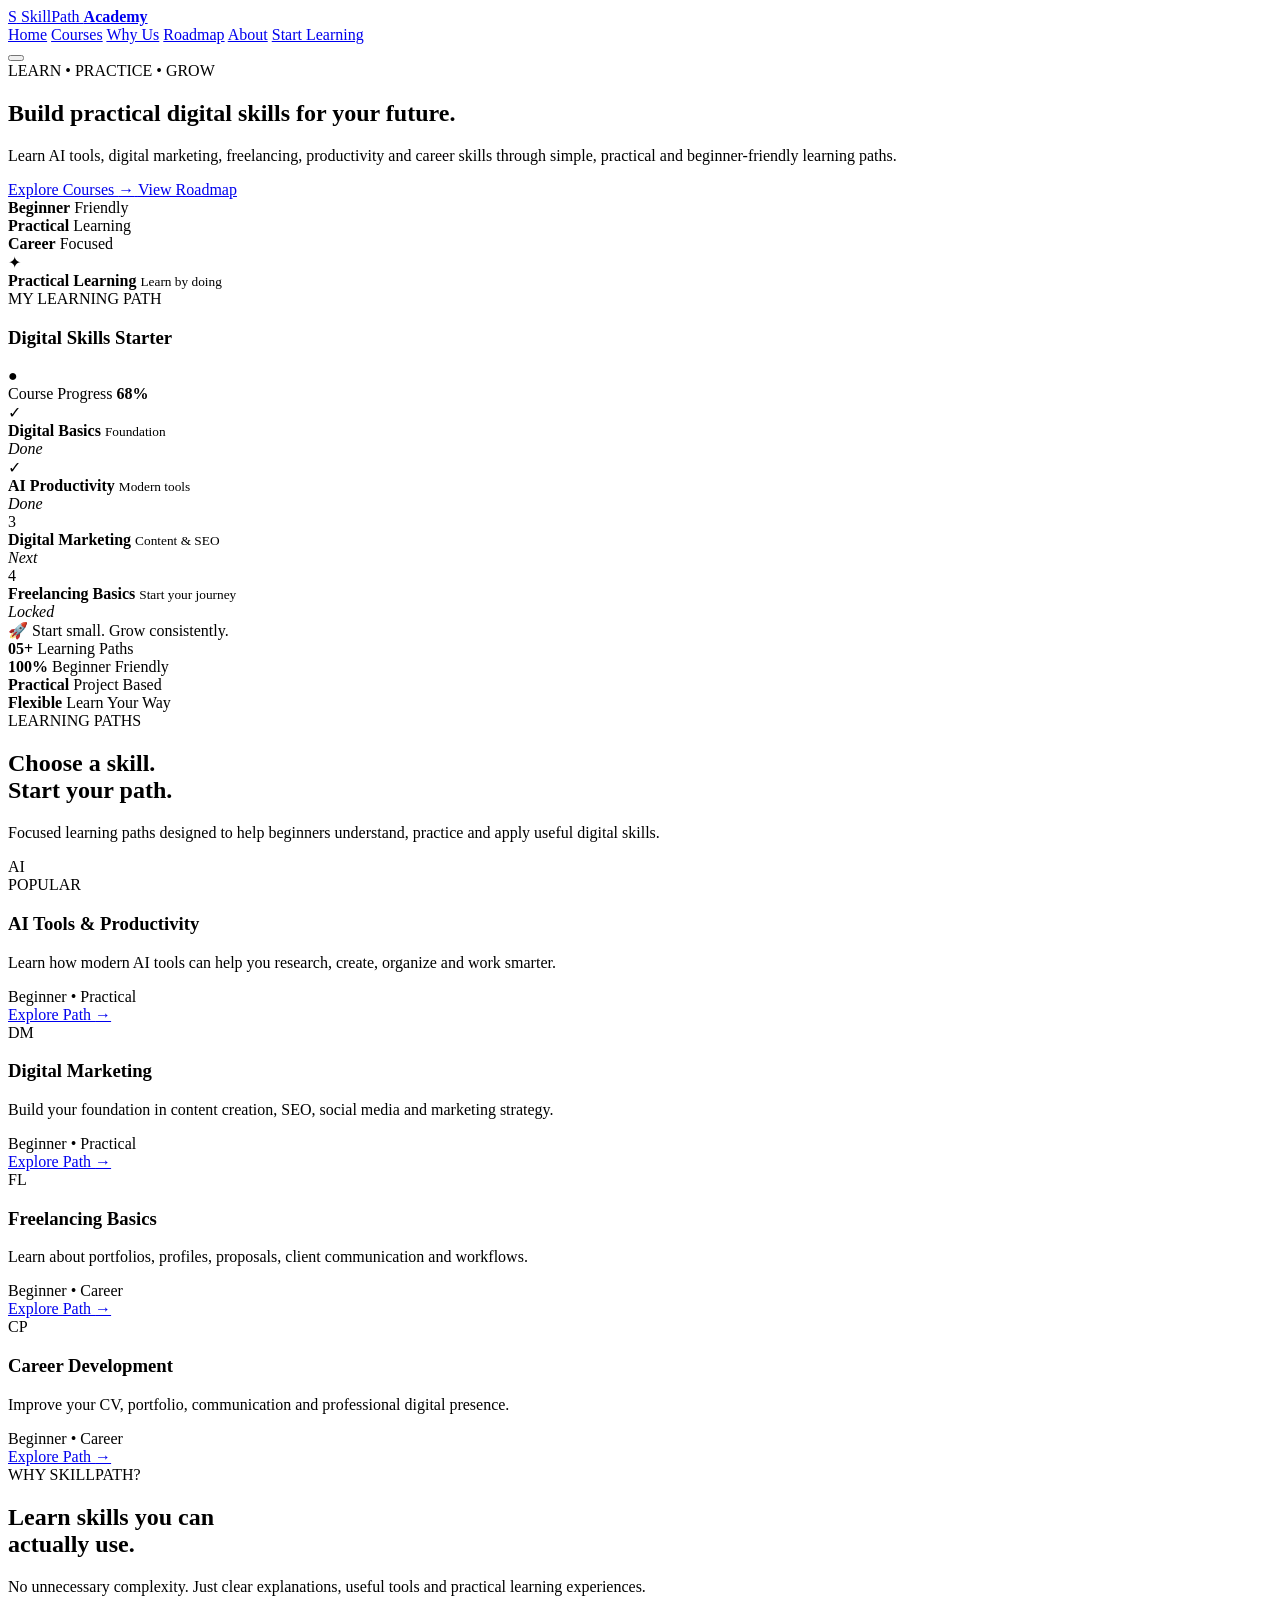
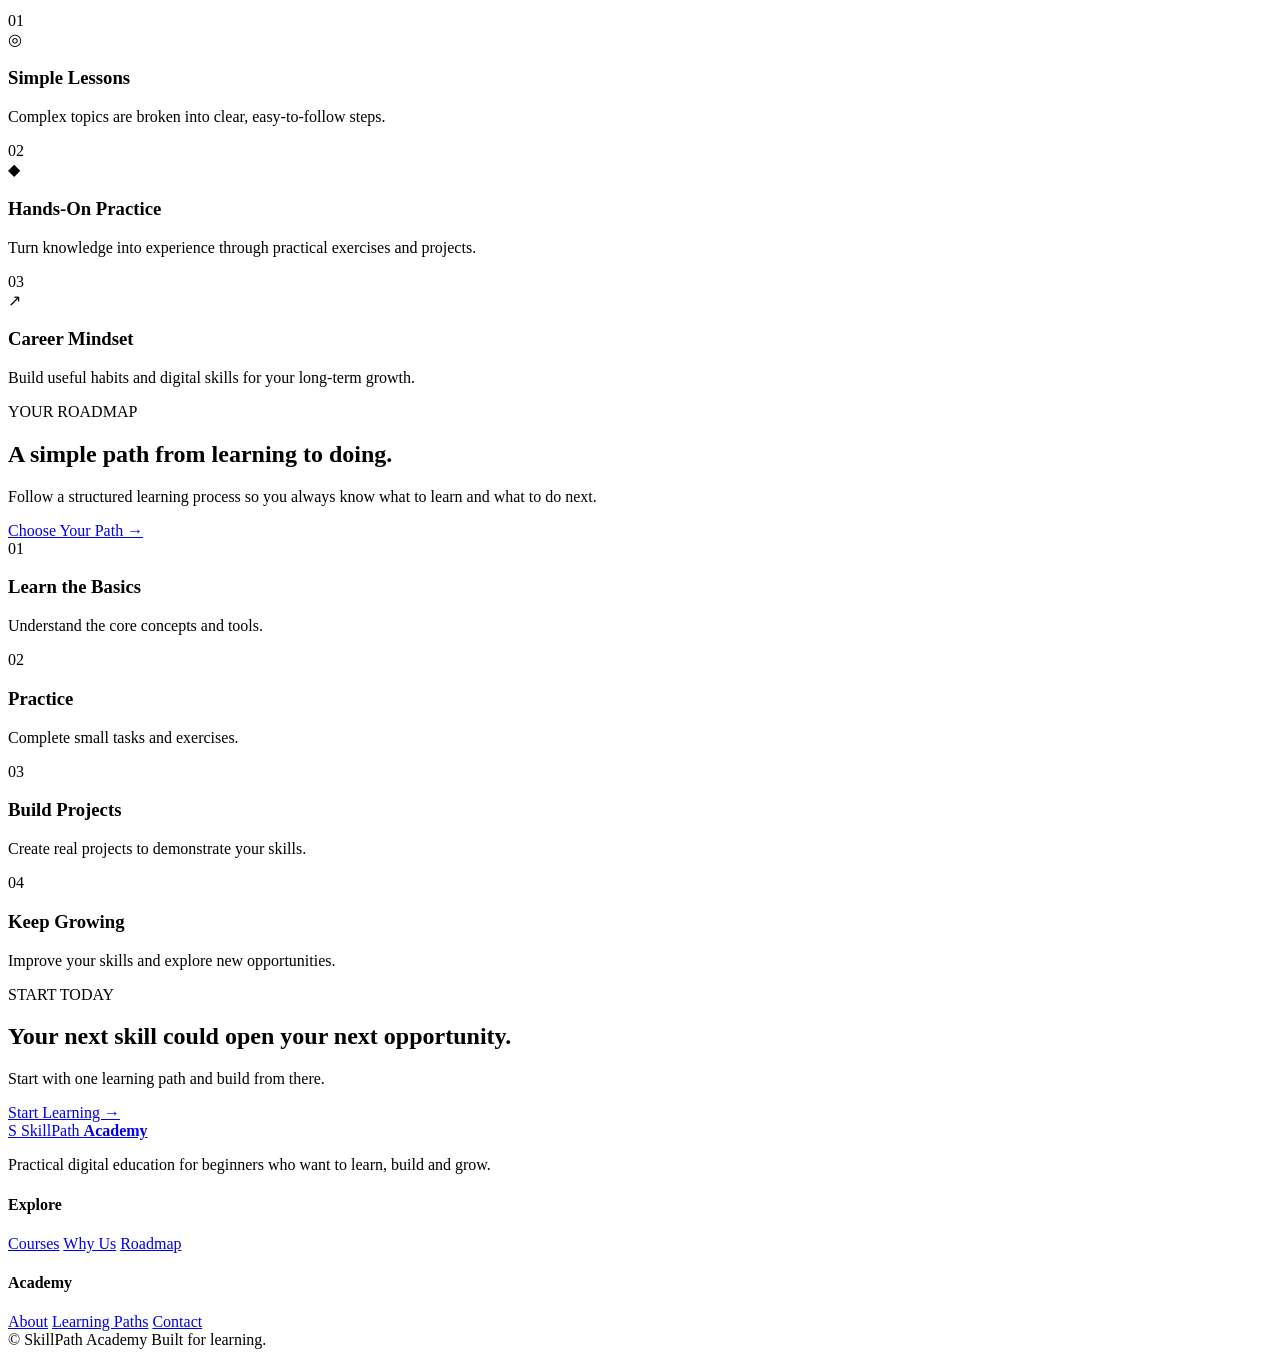
==== index.html @ a9058068 "Create index.html for SkillPath Academy website Added a complete HTML structure for the SkillPath Ac" ====
<!DOCTYPE html>
<html lang="en">
<head>
  <meta charset="UTF-8">
  <meta name="viewport" content="width=device-width, initial-scale=1.0">

  <meta
    name="description"
    content="SkillPath Academy helps beginners build practical digital skills in AI, marketing, freelancing and career development."
  >

  <meta name="theme-color" content="#635bff">

  <title>SkillPath Academy | Build Skills. Build Your Future.</title>

  <link rel="preconnect" href="https://fonts.googleapis.com">
  <link rel="preconnect" href="https://fonts.gstatic.com" crossorigin>

  <link
    href="https://fonts.googleapis.com/css2?family=Inter:wght@400;500;600;700;800&display=swap"
    rel="stylesheet"
  >

  <link rel="stylesheet" href="style.css">
</head>

<body>

  <!-- ================= HEADER ================= -->

  <header class="header" id="header">
    <div class="container nav-container">

      <a href="#" class="logo">
        <span class="logo-icon">S</span>
        <span class="logo-text">
          SkillPath <strong>Academy</strong>
        </span>
      </a>

      <nav class="navbar" id="navbar">

        <a href="#home" class="nav-link active">Home</a>
        <a href="#courses" class="nav-link">Courses</a>
        <a href="#why-us" class="nav-link">Why Us</a>
        <a href="#roadmap" class="nav-link">Roadmap</a>
        <a href="#about" class="nav-link">About</a>

        <a href="#courses" class="nav-button">
          Start Learning
        </a>

      </nav>

      <button
        class="menu-button"
        id="menuButton"
        aria-label="Open navigation menu"
        aria-expanded="false"
      >
        <span></span>
        <span></span>
        <span></span>
      </button>

    </div>
  </header>


  <!-- ================= MAIN ================= -->

  <main>

    <!-- ================= HERO ================= -->

    <section class="hero" id="home">

      <div class="container hero-grid">

        <div class="hero-content">

          <div class="hero-label">
            <span></span>
            LEARN • PRACTICE • GROW
          </div>

          <h1>
            Build practical
            <span>digital skills</span>
            for your future.
          </h1>

          <p class="hero-description">
            Learn AI tools, digital marketing, freelancing,
            productivity and career skills through simple,
            practical and beginner-friendly learning paths.
          </p>

          <div class="hero-buttons">

            <a href="#courses" class="btn btn-primary">
              Explore Courses
              <span>→</span>
            </a>

            <a href="#roadmap" class="btn btn-outline">
              View Roadmap
            </a>

          </div>

          <div class="hero-features">

            <div class="mini-feature">
              <strong>Beginner</strong>
              <span>Friendly</span>
            </div>

            <div class="mini-feature">
              <strong>Practical</strong>
              <span>Learning</span>
            </div>

            <div class="mini-feature">
              <strong>Career</strong>
              <span>Focused</span>
            </div>

          </div>

        </div>


        <!-- HERO DASHBOARD -->

        <div class="hero-visual">

          <div class="glow glow-one"></div>
          <div class="glow glow-two"></div>

          <div class="floating-card floating-top">
            <span class="floating-icon">✦</span>
            <div>
              <strong>Practical Learning</strong>
              <small>Learn by doing</small>
            </div>
          </div>

          <div class="learning-dashboard">

            <div class="dashboard-header">

              <div>
                <span class="dashboard-label">
                  MY LEARNING PATH
                </span>

                <h3>
                  Digital Skills Starter
                </h3>
              </div>

              <span class="dashboard-status">
                ●
              </span>

            </div>

            <div class="progress-info">
              <span>Course Progress</span>
              <strong>68%</strong>
            </div>

            <div class="progress-bar">
              <span></span>
            </div>

            <div class="lesson-list">

              <div class="lesson completed">
                <span class="lesson-number">✓</span>

                <div>
                  <strong>Digital Basics</strong>
                  <small>Foundation</small>
                </div>

                <em>Done</em>
              </div>


              <div class="lesson completed">
                <span class="lesson-number">✓</span>

                <div>
                  <strong>AI Productivity</strong>
                  <small>Modern tools</small>
                </div>

                <em>Done</em>
              </div>


              <div class="lesson current">
                <span class="lesson-number">3</span>

                <div>
                  <strong>Digital Marketing</strong>
                  <small>Content & SEO</small>
                </div>

                <em>Next</em>
              </div>


              <div class="lesson">
                <span class="lesson-number">4</span>

                <div>
                  <strong>Freelancing Basics</strong>
                  <small>Start your journey</small>
                </div>

                <em>Locked</em>
              </div>

            </div>

          </div>

          <div class="floating-card floating-bottom">
            🚀 Start small. Grow consistently.
          </div>

        </div>

      </div>

    </section>


    <!-- ================= STATS ================= -->

    <section class="stats">

      <div class="container stats-grid">

        <div class="stat">
          <strong>05+</strong>
          <span>Learning Paths</span>
        </div>

        <div class="stat">
          <strong>100%</strong>
          <span>Beginner Friendly</span>
        </div>

        <div class="stat">
          <strong>Practical</strong>
          <span>Project Based</span>
        </div>

        <div class="stat">
          <strong>Flexible</strong>
          <span>Learn Your Way</span>
        </div>

      </div>

    </section>


    <!-- ================= COURSES ================= -->

    <section class="section courses" id="courses">

      <div class="container">

        <div class="section-heading">

          <div>
            <span class="section-label">
              LEARNING PATHS
            </span>

            <h2>
              Choose a skill.<br>
              Start your path.
            </h2>
          </div>

          <p>
            Focused learning paths designed to help
            beginners understand, practice and apply
            useful digital skills.
          </p>

        </div>


        <div class="course-grid">

          <article class="course-card featured-card">

            <div class="course-top">
              <div class="course-icon ai-icon">AI</div>
              <span class="popular">POPULAR</span>
            </div>

            <h3>AI Tools & Productivity</h3>

            <p>
              Learn how modern AI tools can help you
              research, create, organize and work smarter.
            </p>

            <div class="course-meta">
              <span>Beginner</span>
              <span>•</span>
              <span>Practical</span>
            </div>

            <a href="#" class="course-link">
              Explore Path <span>→</span>
            </a>

          </article>


          <article class="course-card">

            <div class="course-top">
              <div class="course-icon marketing-icon">DM</div>
            </div>

            <h3>Digital Marketing</h3>

            <p>
              Build your foundation in content creation,
              SEO, social media and marketing strategy.
            </p>

            <div class="course-meta">
              <span>Beginner</span>
              <span>•</span>
              <span>Practical</span>
            </div>

            <a href="#" class="course-link">
              Explore Path <span>→</span>
            </a>

          </article>


          <article class="course-card">

            <div class="course-top">
              <div class="course-icon freelance-icon">FL</div>
            </div>

            <h3>Freelancing Basics</h3>

            <p>
              Learn about portfolios, profiles, proposals,
              client communication and workflows.
            </p>

            <div class="course-meta">
              <span>Beginner</span>
              <span>•</span>
              <span>Career</span>
            </div>

            <a href="#" class="course-link">
              Explore Path <span>→</span>
            </a>

          </article>


          <article class="course-card">

            <div class="course-top">
              <div class="course-icon career-icon">CP</div>
            </div>

            <h3>Career Development</h3>

            <p>
              Improve your CV, portfolio, communication
              and professional digital presence.
            </p>

            <div class="course-meta">
              <span>Beginner</span>
              <span>•</span>
              <span>Career</span>
            </div>

            <a href="#" class="course-link">
              Explore Path <span>→</span>
            </a>

          </article>

        </div>

      </div>

    </section>


    <!-- ================= WHY US ================= -->

    <section class="section why-us" id="why-us">

      <div class="container">

        <div class="center-heading">

          <span class="section-label">
            WHY SKILLPATH?
          </span>

          <h2>
            Learn skills you can<br>
            actually use.
          </h2>

          <p>
            No unnecessary complexity. Just clear
            explanations, useful tools and practical
            learning experiences.
          </p>

        </div>


        <div class="feature-grid">

          <div class="feature-card">

            <span class="feature-number">01</span>

            <div class="feature-icon">◎</div>

            <h3>Simple Lessons</h3>

            <p>
              Complex topics are broken into clear,
              easy-to-follow steps.
            </p>

          </div>


          <div class="feature-card">

            <span class="feature-number">02</span>

            <div class="feature-icon">◆</div>

            <h3>Hands-On Practice</h3>

            <p>
              Turn knowledge into experience through
              practical exercises and projects.
            </p>

          </div>


          <div class="feature-card">

            <span class="feature-number">03</span>

            <div class="feature-icon">↗</div>

            <h3>Career Mindset</h3>

            <p>
              Build useful habits and digital skills
              for your long-term growth.
            </p>

          </div>

        </div>

      </div>

    </section>


    <!-- ================= ROADMAP ================= -->

    <section class="section roadmap-section" id="roadmap">

      <div class="container roadmap-grid">

        <div class="roadmap-content">

          <span class="section-label">
            YOUR ROADMAP
          </span>

          <h2>
            A simple path from
            learning to doing.
          </h2>

          <p>
            Follow a structured learning process so
            you always know what to learn and what
            to do next.
          </p>

          <a href="#courses" class="btn btn-primary">
            Choose Your Path →
          </a>

        </div>


        <div class="roadmap-steps">

          <div class="roadmap-step">

            <div class="step-number">01</div>

            <div>
              <h3>Learn the Basics</h3>
              <p>
                Understand the core concepts and tools.
              </p>
            </div>

          </div>


          <div class="roadmap-step">

            <div class="step-number">02</div>

            <div>
              <h3>Practice</h3>
              <p>
                Complete small tasks and exercises.
              </p>
            </div>

          </div>


          <div class="roadmap-step">

            <div class="step-number">03</div>

            <div>
              <h3>Build Projects</h3>
              <p>
                Create real projects to demonstrate your skills.
              </p>
            </div>

          </div>


          <div class="roadmap-step">

            <div class="step-number">04</div>

            <div>
              <h3>Keep Growing</h3>
              <p>
                Improve your skills and explore new opportunities.
              </p>
            </div>

          </div>

        </div>

      </div>

    </section>


    <!-- ================= CTA ================= -->

    <section class="cta-section" id="about">

      <div class="container">

        <div class="cta">

          <div>

            <span class="section-label light-label">
              START TODAY
            </span>

            <h2>
              Your next skill could
              open your next opportunity.
            </h2>

            <p>
              Start with one learning path and
              build from there.
            </p>

          </div>

          <a href="#courses" class="btn btn-light">
            Start Learning →
          </a>

        </div>

      </div>

    </section>

  </main>


  <!-- ================= FOOTER ================= -->

  <footer class="footer">

    <div class="container footer-grid">

      <div class="footer-brand">

        <a href="#" class="logo footer-logo">
          <span class="logo-icon">S</span>
          <span class="logo-text">
            SkillPath <strong>Academy</strong>
          </span>
        </a>

        <p>
          Practical digital education for beginners
          who want to learn, build and grow.
        </p>

      </div>


      <div class="footer-column">

        <h4>Explore</h4>

        <a href="#courses">Courses</a>
        <a href="#why-us">Why Us</a>
        <a href="#roadmap">Roadmap</a>

      </div>


      <div class="footer-column">

        <h4>Academy</h4>

        <a href="#about">About</a>
        <a href="#courses">Learning Paths</a>
        <a href="#">Contact</a>

      </div>

    </div>


    <div class="container footer-bottom">

      <span>
        © <span id="currentYear"></span> SkillPath Academy
      </span>

      <span>
        Built for learning.
      </span>

    </div>

  </footer>


  <script src="script.js"></script>

</body>
</html>
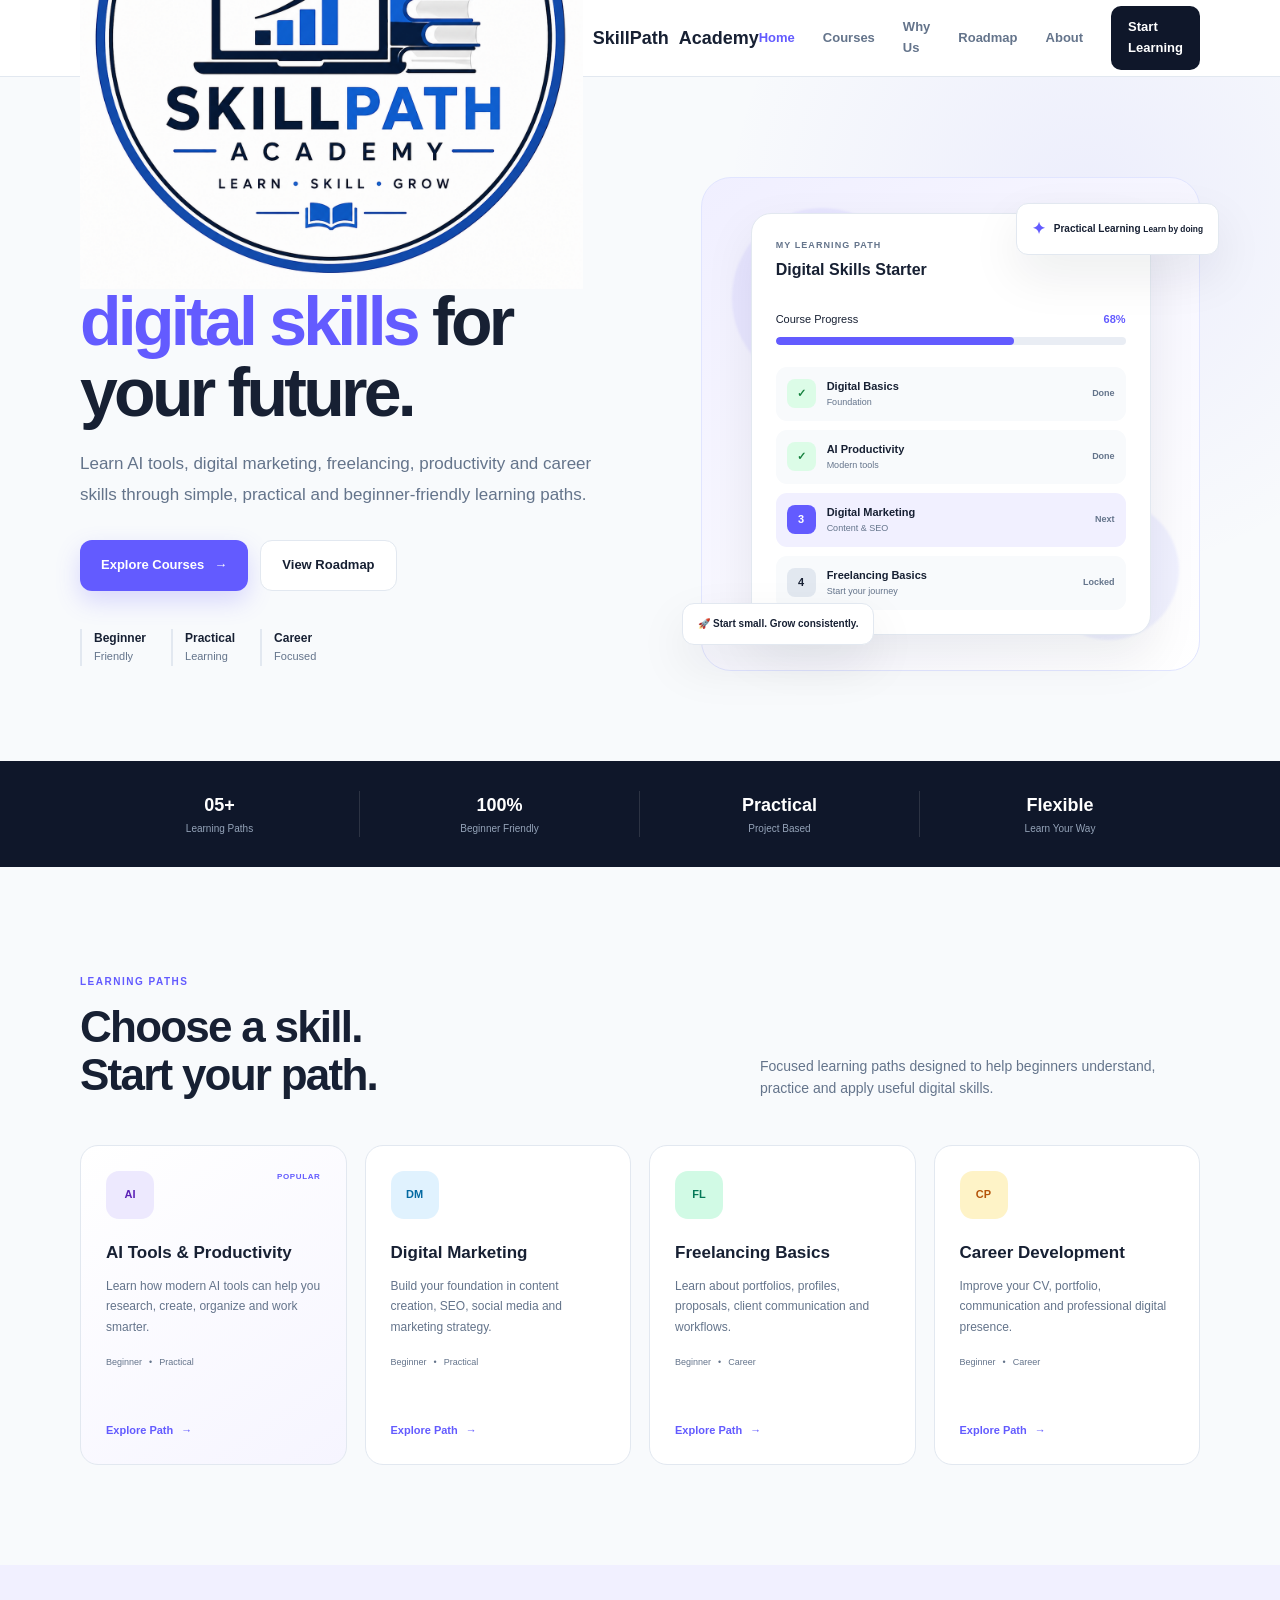
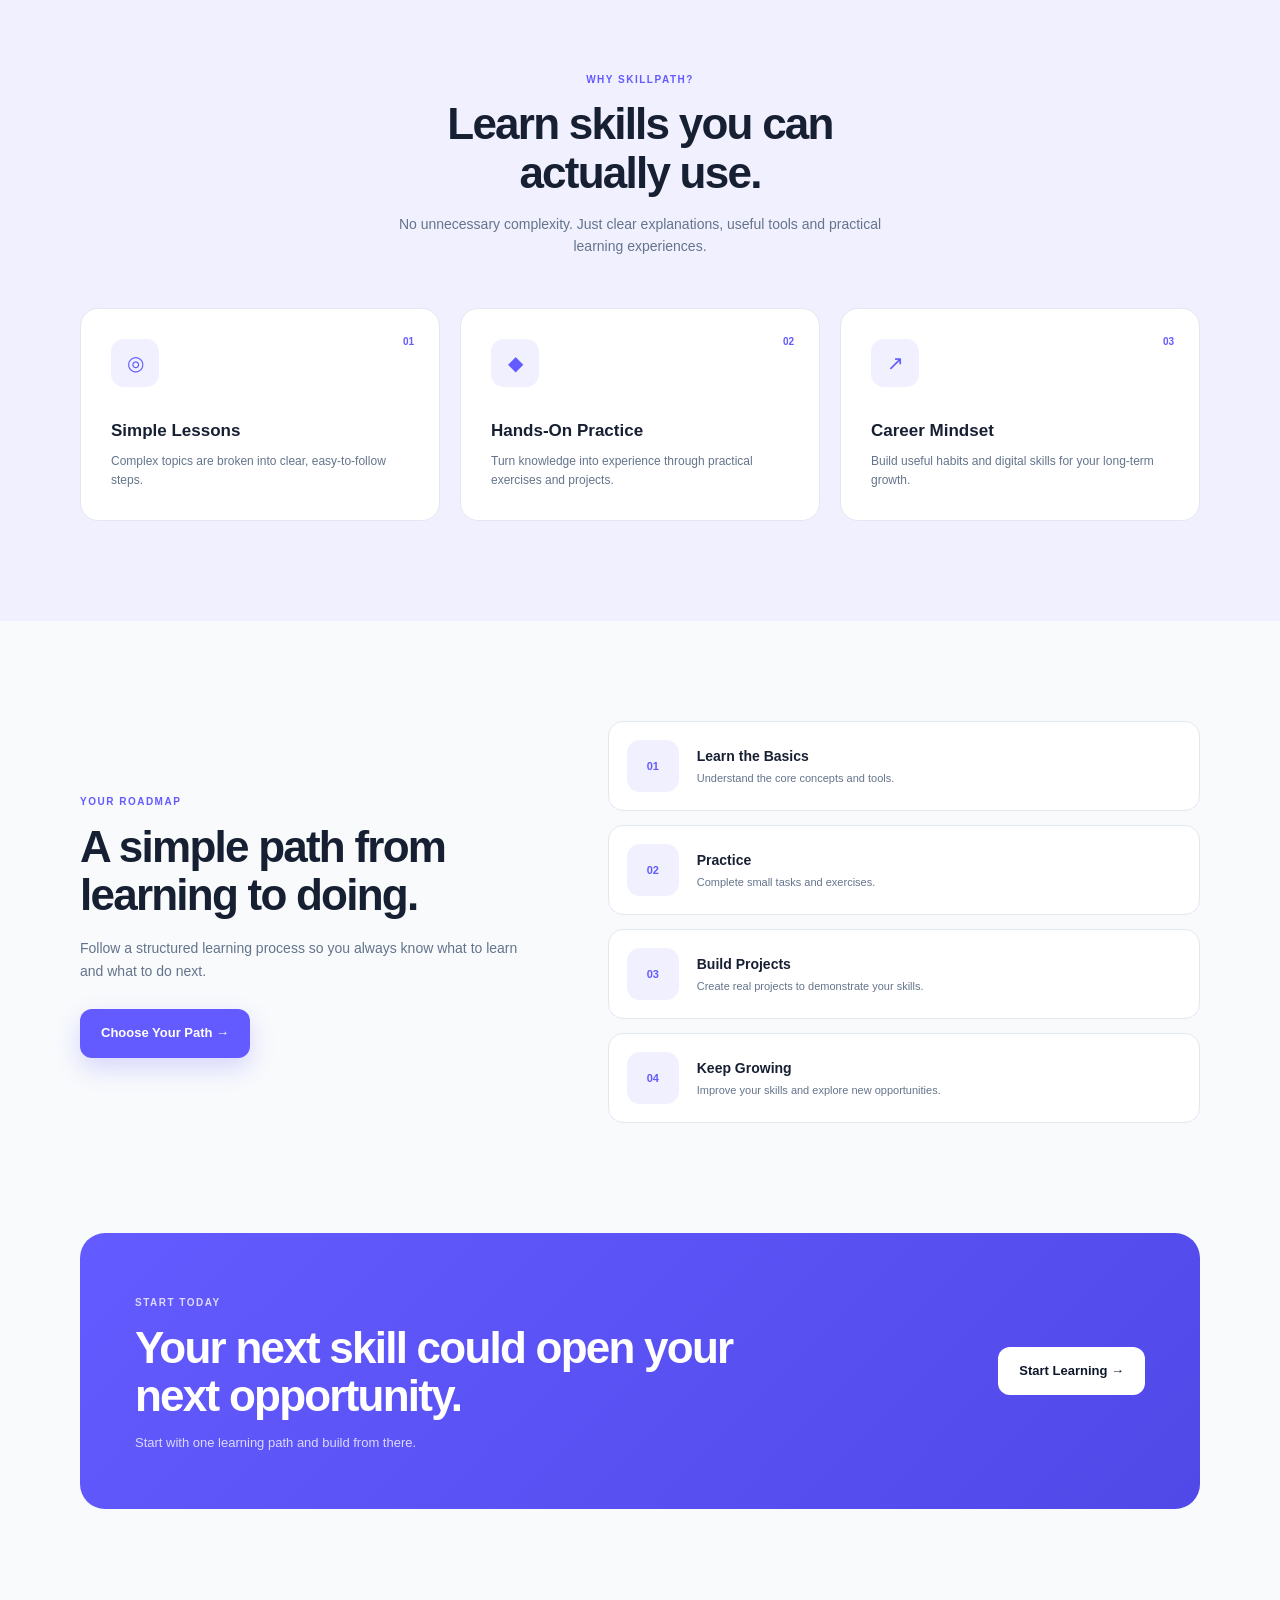
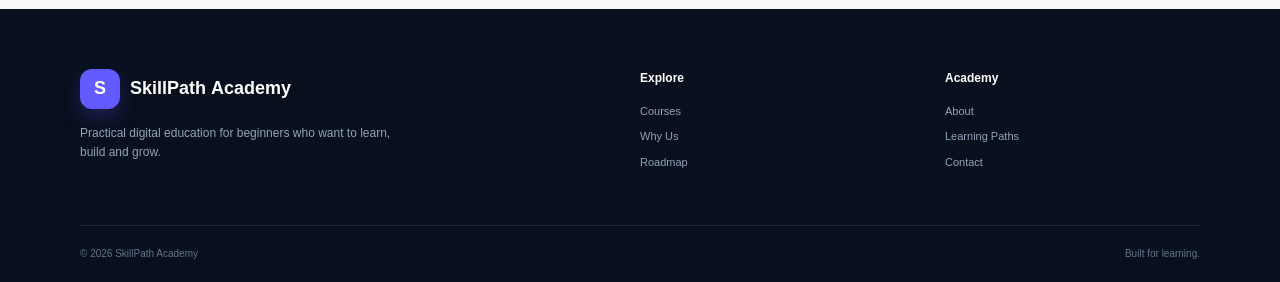
==== commit b5cf3ca7: "Update logo to use an image instead of text Replaced logo text with an image for branding." ====
--- a/index.html
+++ b/index.html
@@ -32,8 +32,9 @@
     <div class="container nav-container">
 
       <a href="#" class="logo">
-        <span class="logo-icon">S</span>
-        <span class="logo-text">
+        <div class="logo-mark">
+    <img src="logo.png" alt="SkillPath Academy Logo">
+</div>
           SkillPath <strong>Academy</strong>
         </span>
       </a>
--- a/style.css
+++ b/style.css
@@ -0,0 +1,1476 @@
+/* =====================================================
+   SKILLPATH ACADEMY
+   Professional Responsive Styles
+===================================================== */
+
+:root {
+  --primary: #635bff;
+  --primary-dark: #5148e8;
+
+  --dark: #0f172a;
+  --dark-soft: #1e293b;
+
+  --text: #172033;
+  --muted: #64748b;
+
+  --background: #f8fafc;
+  --white: #ffffff;
+
+  --border: #e2e8f0;
+  --soft-purple: #f1f0ff;
+
+  --radius: 18px;
+
+  --shadow:
+    0 20px 50px rgba(15, 23, 42, 0.08);
+
+  --transition: 0.25s ease;
+}
+
+
+/* =====================================================
+   RESET
+===================================================== */
+
+* {
+  margin: 0;
+  padding: 0;
+  box-sizing: border-box;
+}
+
+html {
+  scroll-behavior: smooth;
+}
+
+body {
+  font-family: "Inter", sans-serif;
+  background: var(--background);
+  color: var(--text);
+  line-height: 1.6;
+  overflow-x: hidden;
+}
+
+a {
+  text-decoration: none;
+  color: inherit;
+}
+
+button {
+  font-family: inherit;
+}
+
+img {
+  max-width: 100%;
+  display: block;
+}
+
+
+/* =====================================================
+   CONTAINER
+===================================================== */
+
+.container {
+  width: min(1120px, calc(100% - 40px));
+  margin-inline: auto;
+}
+
+
+/* =====================================================
+   HEADER
+===================================================== */
+
+.header {
+  position: sticky;
+  top: 0;
+  z-index: 1000;
+
+  background: rgba(255, 255, 255, 0.92);
+  border-bottom: 1px solid var(--border);
+
+  backdrop-filter: blur(15px);
+}
+
+.nav-container {
+  height: 76px;
+
+  display: flex;
+  align-items: center;
+  justify-content: space-between;
+}
+
+
+/* LOGO */
+
+.logo {
+  display: inline-flex;
+  align-items: center;
+  gap: 10px;
+
+  font-size: 18px;
+  font-weight: 700;
+}
+
+.logo-icon {
+  width: 40px;
+  height: 40px;
+
+  display: grid;
+  place-items: center;
+
+  border-radius: 12px;
+
+  color: white;
+  background: var(--primary);
+
+  font-size: 18px;
+  font-weight: 800;
+
+  box-shadow: 0 8px 20px rgba(99, 91, 255, 0.25);
+}
+
+.logo-text strong {
+  font-weight: 800;
+}
+
+
+/* NAVIGATION */
+
+.navbar {
+  display: flex;
+  align-items: center;
+  gap: 28px;
+}
+
+.nav-link {
+  color: var(--muted);
+
+  font-size: 13px;
+  font-weight: 600;
+
+  transition: var(--transition);
+}
+
+.nav-link:hover,
+.nav-link.active {
+  color: var(--primary);
+}
+
+.nav-button {
+  padding: 11px 17px;
+
+  color: white;
+  background: var(--dark);
+
+  border-radius: 10px;
+
+  font-size: 13px;
+  font-weight: 700;
+
+  transition: var(--transition);
+}
+
+.nav-button:hover {
+  background: var(--primary);
+  transform: translateY(-2px);
+}
+
+
+/* MOBILE MENU */
+
+.menu-button {
+  display: none;
+
+  width: 44px;
+  height: 44px;
+
+  border: 1px solid var(--border);
+  border-radius: 10px;
+
+  background: white;
+
+  cursor: pointer;
+}
+
+.menu-button span {
+  display: block;
+
+  width: 22px;
+  height: 2px;
+
+  margin: 5px auto;
+
+  background: var(--dark);
+
+  transition: var(--transition);
+}
+
+
+/* =====================================================
+   HERO
+===================================================== */
+
+.hero {
+  padding: 100px 0 90px;
+
+  background:
+    radial-gradient(
+      circle at 85% 20%,
+      rgba(99, 91, 255, 0.08),
+      transparent 30%
+    );
+}
+
+.hero-grid {
+  display: grid;
+
+  grid-template-columns: 1.05fr 0.95fr;
+
+  gap: 70px;
+
+  align-items: center;
+}
+
+
+/* HERO TEXT */
+
+.hero-label {
+  display: flex;
+  align-items: center;
+  gap: 9px;
+
+  color: var(--primary);
+
+  font-size: 11px;
+  font-weight: 800;
+
+  letter-spacing: 0.15em;
+}
+
+.hero-label span {
+  width: 7px;
+  height: 7px;
+
+  border-radius: 50%;
+
+  background: var(--primary);
+}
+
+.hero h1 {
+  max-width: 700px;
+
+  margin: 16px 0 22px;
+
+  font-size: clamp(42px, 6vw, 68px);
+
+  line-height: 1.04;
+
+  letter-spacing: -0.055em;
+}
+
+.hero h1 span {
+  color: var(--primary);
+}
+
+.hero-description {
+  max-width: 610px;
+
+  color: var(--muted);
+
+  font-size: 17px;
+  line-height: 1.8;
+}
+
+
+/* HERO BUTTONS */
+
+.hero-buttons {
+  display: flex;
+  gap: 12px;
+
+  margin-top: 30px;
+}
+
+.btn {
+  display: inline-flex;
+
+  align-items: center;
+  justify-content: center;
+
+  gap: 10px;
+
+  padding: 14px 21px;
+
+  border-radius: 12px;
+
+  font-size: 13px;
+  font-weight: 700;
+
+  transition: var(--transition);
+}
+
+.btn-primary {
+  color: white;
+  background: var(--primary);
+
+  box-shadow:
+    0 10px 25px rgba(99, 91, 255, 0.22);
+}
+
+.btn-primary:hover {
+  background: var(--primary-dark);
+  transform: translateY(-2px);
+}
+
+.btn-outline {
+  color: var(--text);
+  background: white;
+
+  border: 1px solid var(--border);
+}
+
+.btn-outline:hover {
+  border-color: var(--primary);
+  color: var(--primary);
+}
+
+
+/* HERO FEATURES */
+
+.hero-features {
+  display: flex;
+
+  gap: 25px;
+
+  margin-top: 38px;
+}
+
+.mini-feature {
+  padding-left: 12px;
+
+  border-left: 2px solid var(--border);
+}
+
+.mini-feature strong,
+.mini-feature span {
+  display: block;
+}
+
+.mini-feature strong {
+  font-size: 12px;
+}
+
+.mini-feature span {
+  color: var(--muted);
+
+  font-size: 11px;
+}
+
+
+/* =====================================================
+   HERO VISUAL
+===================================================== */
+
+.hero-visual {
+  position: relative;
+
+  min-height: 460px;
+
+  display: grid;
+  place-items: center;
+
+  padding: 35px;
+
+  border: 1px solid #e1e5ff;
+
+  border-radius: 30px;
+
+  background:
+    linear-gradient(
+      145deg,
+      #f0efff,
+      #ffffff
+    );
+}
+
+.glow {
+  position: absolute;
+
+  border-radius: 50%;
+
+  filter: blur(1px);
+}
+
+.glow-one {
+  width: 180px;
+  height: 180px;
+
+  top: 30px;
+  left: 30px;
+
+  background: rgba(99, 91, 255, 0.08);
+}
+
+.glow-two {
+  width: 140px;
+  height: 140px;
+
+  right: 20px;
+  bottom: 30px;
+
+  background: rgba(129, 140, 248, 0.1);
+}
+
+
+/* DASHBOARD */
+
+.learning-dashboard {
+  position: relative;
+  z-index: 2;
+
+  width: min(400px, 100%);
+
+  padding: 24px;
+
+  background: white;
+
+  border: 1px solid var(--border);
+
+  border-radius: 20px;
+
+  box-shadow: var(--shadow);
+}
+
+.dashboard-header {
+  display: flex;
+  justify-content: space-between;
+
+  margin-bottom: 28px;
+}
+
+.dashboard-label {
+  display: block;
+
+  color: var(--muted);
+
+  font-size: 9px;
+  font-weight: 800;
+
+  letter-spacing: 0.12em;
+}
+
+.dashboard-header h3 {
+  margin-top: 5px;
+
+  font-size: 16px;
+}
+
+.dashboard-status {
+  color: #22c55e;
+}
+
+
+/* PROGRESS */
+
+.progress-info {
+  display: flex;
+  justify-content: space-between;
+
+  margin-bottom: 8px;
+
+  font-size: 11px;
+}
+
+.progress-info strong {
+  color: var(--primary);
+}
+
+.progress-bar {
+  width: 100%;
+  height: 8px;
+
+  overflow: hidden;
+
+  border-radius: 20px;
+
+  background: #e9edf4;
+}
+
+.progress-bar span {
+  display: block;
+
+  width: 68%;
+  height: 100%;
+
+  border-radius: inherit;
+
+  background: var(--primary);
+}
+
+
+/* LESSONS */
+
+.lesson-list {
+  display: grid;
+
+  gap: 9px;
+
+  margin-top: 22px;
+}
+
+.lesson {
+  display: grid;
+
+  grid-template-columns: 30px 1fr auto;
+
+  align-items: center;
+
+  gap: 10px;
+
+  padding: 11px;
+
+  border-radius: 11px;
+
+  background: #f8fafc;
+}
+
+.lesson-number {
+  width: 29px;
+  height: 29px;
+
+  display: grid;
+  place-items: center;
+
+  border-radius: 8px;
+
+  background: #e2e8f0;
+
+  font-size: 11px;
+  font-weight: 800;
+}
+
+.lesson.completed .lesson-number {
+  color: #15803d;
+  background: #dcfce7;
+}
+
+.lesson.current {
+  background: var(--soft-purple);
+}
+
+.lesson.current .lesson-number {
+  color: white;
+  background: var(--primary);
+}
+
+.lesson strong,
+.lesson small {
+  display: block;
+}
+
+.lesson strong {
+  font-size: 11px;
+}
+
+.lesson small {
+  color: var(--muted);
+
+  font-size: 9px;
+}
+
+.lesson em {
+  color: var(--muted);
+
+  font-size: 9px;
+  font-style: normal;
+  font-weight: 700;
+}
+
+
+/* FLOATING CARDS */
+
+.floating-card {
+  position: absolute;
+  z-index: 5;
+
+  display: flex;
+  align-items: center;
+  gap: 9px;
+
+  padding: 12px 15px;
+
+  border: 1px solid var(--border);
+
+  border-radius: 12px;
+
+  background: white;
+
+  box-shadow: var(--shadow);
+
+  font-size: 10px;
+  font-weight: 700;
+}
+
+.floating-top {
+  top: 25px;
+  right: -20px;
+}
+
+.floating-bottom {
+  bottom: 25px;
+  left: -20px;
+}
+
+.floating-icon {
+  color: var(--primary);
+
+  font-size: 16px;
+}
+
+
+/* =====================================================
+   STATS
+===================================================== */
+
+.stats {
+  padding: 30px 0;
+
+  color: white;
+
+  background: var(--dark);
+}
+
+.stats-grid {
+  display: grid;
+
+  grid-template-columns: repeat(4, 1fr);
+
+  text-align: center;
+}
+
+.stat {
+  border-right: 1px solid rgba(255, 255, 255, 0.12);
+}
+
+.stat:last-child {
+  border-right: 0;
+}
+
+.stat strong,
+.stat span {
+  display: block;
+}
+
+.stat strong {
+  font-size: 18px;
+}
+
+.stat span {
+  color: #94a3b8;
+
+  font-size: 10px;
+
+  margin-top: 2px;
+}
+
+
+/* =====================================================
+   SECTIONS
+===================================================== */
+
+.section {
+  padding: 100px 0;
+}
+
+.section-label {
+  color: var(--primary);
+
+  font-size: 10px;
+  font-weight: 800;
+
+  letter-spacing: 0.15em;
+}
+
+.section-heading {
+  display: flex;
+
+  justify-content: space-between;
+  align-items: end;
+
+  gap: 50px;
+
+  margin-bottom: 45px;
+}
+
+.section-heading h2,
+.center-heading h2,
+.roadmap-content h2,
+.cta h2 {
+  margin-top: 10px;
+
+  font-size: clamp(30px, 4vw, 44px);
+
+  line-height: 1.1;
+
+  letter-spacing: -0.04em;
+}
+
+.section-heading > p {
+  max-width: 440px;
+
+  color: var(--muted);
+
+  font-size: 14px;
+}
+
+
+/* =====================================================
+   COURSE CARDS
+===================================================== */
+
+.course-grid {
+  display: grid;
+
+  grid-template-columns: repeat(4, 1fr);
+
+  gap: 18px;
+}
+
+.course-card {
+  position: relative;
+
+  min-height: 320px;
+
+  padding: 25px;
+
+  background: white;
+
+  border: 1px solid var(--border);
+
+  border-radius: var(--radius);
+
+  transition: var(--transition);
+}
+
+.course-card:hover {
+  transform: translateY(-7px);
+
+  box-shadow: var(--shadow);
+
+  border-color: #c7d2fe;
+}
+
+.featured-card {
+  background:
+    linear-gradient(
+      145deg,
+      #ffffff,
+      #f6f5ff
+    );
+}
+
+
+/* COURSE TOP */
+
+.course-top {
+  display: flex;
+
+  align-items: start;
+  justify-content: space-between;
+
+  margin-bottom: 20px;
+}
+
+.course-icon {
+  width: 48px;
+  height: 48px;
+
+  display: grid;
+  place-items: center;
+
+  border-radius: 13px;
+
+  font-size: 11px;
+  font-weight: 800;
+}
+
+.ai-icon {
+  color: #5b21b6;
+  background: #ede9fe;
+}
+
+.marketing-icon {
+  color: #0369a1;
+  background: #e0f2fe;
+}
+
+.freelance-icon {
+  color: #047857;
+  background: #d1fae5;
+}
+
+.career-icon {
+  color: #b45309;
+  background: #fef3c7;
+}
+
+.popular {
+  color: var(--primary);
+
+  font-size: 8px;
+  font-weight: 800;
+
+  letter-spacing: 0.08em;
+}
+
+.course-card h3 {
+  margin-bottom: 10px;
+
+  font-size: 17px;
+}
+
+.course-card p {
+  color: var(--muted);
+
+  font-size: 12px;
+
+  line-height: 1.7;
+}
+
+.course-meta {
+  display: flex;
+  gap: 7px;
+
+  margin-top: 18px;
+
+  color: var(--muted);
+
+  font-size: 9px;
+}
+
+.course-link {
+  position: absolute;
+
+  left: 25px;
+  bottom: 24px;
+
+  color: var(--primary);
+
+  font-size: 11px;
+  font-weight: 800;
+}
+
+.course-link span {
+  margin-left: 5px;
+}
+
+
+/* =====================================================
+   WHY US
+===================================================== */
+
+.why-us {
+  background: var(--soft-purple);
+}
+
+.center-heading {
+  max-width: 650px;
+
+  margin: 0 auto 50px;
+
+  text-align: center;
+}
+
+.center-heading p {
+  max-width: 530px;
+
+  margin: 16px auto 0;
+
+  color: var(--muted);
+
+  font-size: 14px;
+}
+
+.feature-grid {
+  display: grid;
+
+  grid-template-columns: repeat(3, 1fr);
+
+  gap: 20px;
+}
+
+.feature-card {
+  position: relative;
+
+  padding: 30px;
+
+  background: white;
+
+  border: 1px solid var(--border);
+
+  border-radius: var(--radius);
+
+  transition: var(--transition);
+}
+
+.feature-card:hover {
+  transform: translateY(-5px);
+
+  box-shadow: var(--shadow);
+}
+
+.feature-number {
+  position: absolute;
+
+  top: 25px;
+  right: 25px;
+
+  color: var(--primary);
+
+  font-size: 10px;
+  font-weight: 800;
+}
+
+.feature-icon {
+  width: 48px;
+  height: 48px;
+
+  display: grid;
+  place-items: center;
+
+  color: var(--primary);
+
+  background: var(--soft-purple);
+
+  border-radius: 13px;
+
+  font-size: 20px;
+}
+
+.feature-card h3 {
+  margin: 30px 0 8px;
+
+  font-size: 17px;
+}
+
+.feature-card p {
+  color: var(--muted);
+
+  font-size: 12px;
+}
+
+
+/* =====================================================
+   ROADMAP
+===================================================== */
+
+.roadmap-grid {
+  display: grid;
+
+  grid-template-columns: 0.85fr 1.15fr;
+
+  gap: 90px;
+
+  align-items: center;
+}
+
+.roadmap-content h2 {
+  max-width: 500px;
+}
+
+.roadmap-content > p {
+  max-width: 450px;
+
+  margin: 18px 0 27px;
+
+  color: var(--muted);
+
+  font-size: 14px;
+}
+
+.roadmap-steps {
+  display: grid;
+
+  gap: 14px;
+}
+
+.roadmap-step {
+  display: grid;
+
+  grid-template-columns: 52px 1fr;
+
+  gap: 18px;
+
+  align-items: center;
+
+  padding: 18px;
+
+  background: white;
+
+  border: 1px solid var(--border);
+
+  border-radius: 15px;
+
+  transition: var(--transition);
+}
+
+.roadmap-step:hover {
+  transform: translateX(5px);
+
+  border-color: #c7d2fe;
+}
+
+.step-number {
+  width: 52px;
+  height: 52px;
+
+  display: grid;
+  place-items: center;
+
+  color: var(--primary);
+
+  background: var(--soft-purple);
+
+  border-radius: 13px;
+
+  font-size: 11px;
+  font-weight: 800;
+}
+
+.roadmap-step h3 {
+  font-size: 14px;
+}
+
+.roadmap-step p {
+  margin-top: 3px;
+
+  color: var(--muted);
+
+  font-size: 11px;
+}
+
+
+/* =====================================================
+   CTA
+===================================================== */
+
+.cta-section {
+  padding: 10px 0 100px;
+}
+
+.cta {
+  display: flex;
+
+  justify-content: space-between;
+  align-items: center;
+
+  gap: 35px;
+
+  padding: 55px;
+
+  color: white;
+
+  background:
+    linear-gradient(
+      135deg,
+      #635bff,
+      #5148e8
+    );
+
+  border-radius: 25px;
+
+  overflow: hidden;
+}
+
+.cta h2 {
+  max-width: 650px;
+}
+
+.cta p {
+  margin-top: 12px;
+
+  color: #ddd9ff;
+
+  font-size: 13px;
+}
+
+.light-label {
+  color: #ddd9ff;
+}
+
+.btn-light {
+  flex-shrink: 0;
+
+  color: var(--dark);
+
+  background: white;
+}
+
+.btn-light:hover {
+  transform: translateY(-2px);
+
+  background: #f8fafc;
+}
+
+
+/* =====================================================
+   FOOTER
+===================================================== */
+
+.footer {
+  padding: 60px 0 20px;
+
+  color: white;
+
+  background: #080f1d;
+}
+
+.footer-grid {
+  display: grid;
+
+  grid-template-columns: 2fr 1fr 1fr;
+
+  gap: 50px;
+}
+
+.footer-brand p {
+  max-width: 330px;
+
+  margin-top: 15px;
+
+  color: #94a3b8;
+
+  font-size: 12px;
+}
+
+.footer-column h4 {
+  margin-bottom: 15px;
+
+  font-size: 12px;
+}
+
+.footer-column a {
+  display: block;
+
+  margin: 8px 0;
+
+  color: #94a3b8;
+
+  font-size: 11px;
+
+  transition: var(--transition);
+}
+
+.footer-column a:hover {
+  color: white;
+}
+
+.footer-bottom {
+  display: flex;
+
+  justify-content: space-between;
+
+  margin-top: 45px;
+
+  padding-top: 20px;
+
+  color: #64748b;
+
+  border-top: 1px solid #1e293b;
+
+  font-size: 10px;
+}
+
+
+/* =====================================================
+   ANIMATION
+===================================================== */
+
+.course-card,
+.feature-card,
+.roadmap-step {
+  opacity: 0;
+
+  transform: translateY(20px);
+}
+
+.course-card.show,
+.feature-card.show,
+.roadmap-step.show {
+  opacity: 1;
+
+  transform: translateY(0);
+}
+
+
+/* =====================================================
+   TABLET
+===================================================== */
+
+@media (max-width: 950px) {
+
+  .hero-grid {
+    grid-template-columns: 1fr;
+
+    gap: 55px;
+  }
+
+  .hero-content {
+    text-align: center;
+  }
+
+  .hero-label,
+  .hero-buttons,
+  .hero-features {
+    justify-content: center;
+  }
+
+  .hero-description {
+    margin-inline: auto;
+  }
+
+  .hero-visual {
+    max-width: 650px;
+
+    width: 100%;
+
+    margin-inline: auto;
+  }
+
+  .course-grid {
+    grid-template-columns: repeat(2, 1fr);
+  }
+
+  .roadmap-grid {
+    grid-template-columns: 1fr;
+
+    gap: 50px;
+  }
+
+}
+
+
+/* =====================================================
+   MOBILE
+===================================================== */
+
+@media (max-width: 700px) {
+
+  .container {
+    width: min(100% - 28px, 1120px);
+  }
+
+
+  /* NAV */
+
+  .nav-container {
+    height: 68px;
+  }
+
+  .menu-button {
+    display: block;
+  }
+
+  .navbar {
+    position: absolute;
+
+    top: 68px;
+    left: 0;
+    right: 0;
+
+    display: none;
+
+    flex-direction: column;
+    align-items: stretch;
+
+    gap: 0;
+
+    padding: 15px;
+
+    background: white;
+
+    border-bottom: 1px solid var(--border);
+
+    box-shadow: 0 15px 30px rgba(15, 23, 42, 0.08);
+  }
+
+  .navbar.open {
+    display: flex;
+  }
+
+  .nav-link {
+    padding: 13px;
+  }
+
+  .nav-button {
+    margin-top: 8px;
+
+    text-align: center;
+  }
+
+
+  /* HERO */
+
+  .hero {
+    padding: 60px 0;
+  }
+
+  .hero h1 {
+    font-size: 43px;
+  }
+
+  .hero-description {
+    font-size: 15px;
+  }
+
+  .hero-buttons {
+    flex-direction: column;
+  }
+
+  .hero-buttons .btn {
+    width: 100%;
+  }
+
+  .hero-features {
+    gap: 12px;
+  }
+
+  .hero-visual {
+    min-height: 390px;
+
+    padding: 18px;
+  }
+
+  .floating-top {
+    right: 5px;
+  }
+
+  .floating-bottom {
+    left: 5px;
+  }
+
+
+  /* STATS */
+
+  .stats-grid {
+    grid-template-columns: repeat(2, 1fr);
+
+    gap: 20px 0;
+  }
+
+  .stat:nth-child(2) {
+    border-right: 0;
+  }
+
+
+  /* SECTIONS */
+
+  .section {
+    padding: 70px 0;
+  }
+
+  .section-heading {
+    display: block;
+
+    margin-bottom: 35px;
+  }
+
+  .section-heading > p {
+    margin-top: 15px;
+  }
+
+
+  /* COURSES */
+
+  .course-grid {
+    grid-template-columns: 1fr;
+  }
+
+  .course-card {
+    min-height: 285px;
+  }
+
+
+  /* FEATURES */
+
+  .feature-grid {
+    grid-template-columns: 1fr;
+  }
+
+
+  /* CTA */
+
+  .cta {
+    display: block;
+
+    padding: 35px 25px;
+  }
+
+  .cta .btn {
+    margin-top: 25px;
+
+    width: 100%;
+  }
+
+
+  /* FOOTER */
+
+  .footer-grid {
+    grid-template-columns: 1fr 1fr;
+
+    gap: 35px;
+  }
+
+  .footer-brand {
+    grid-column: 1 / -1;
+  }
+
+  .footer-bottom {
+    gap: 10px;
+  }
+
+}
+
+
+/* =====================================================
+   SMALL MOBILE
+===================================================== */
+
+@media (max-width: 430px) {
+
+  .hero h1 {
+    font-size: 37px;
+  }
+
+  .hero-visual {
+    min-height: 360px;
+  }
+
+  .learning-dashboard {
+    padding: 17px;
+  }
+
+  .floating-card {
+    font-size: 8px;
+  }
+
+  .hero-features {
+    gap: 8px;
+  }
+
+  .mini-feature {
+    padding-left: 8px;
+  }
+
+  .cta h2 {
+    font-size: 30px;
+  }
+
+  .footer-grid {
+    grid-template-columns: 1fr;
+  }
+
+  .footer-brand {
+    grid-column: auto;
+  }
+
+}
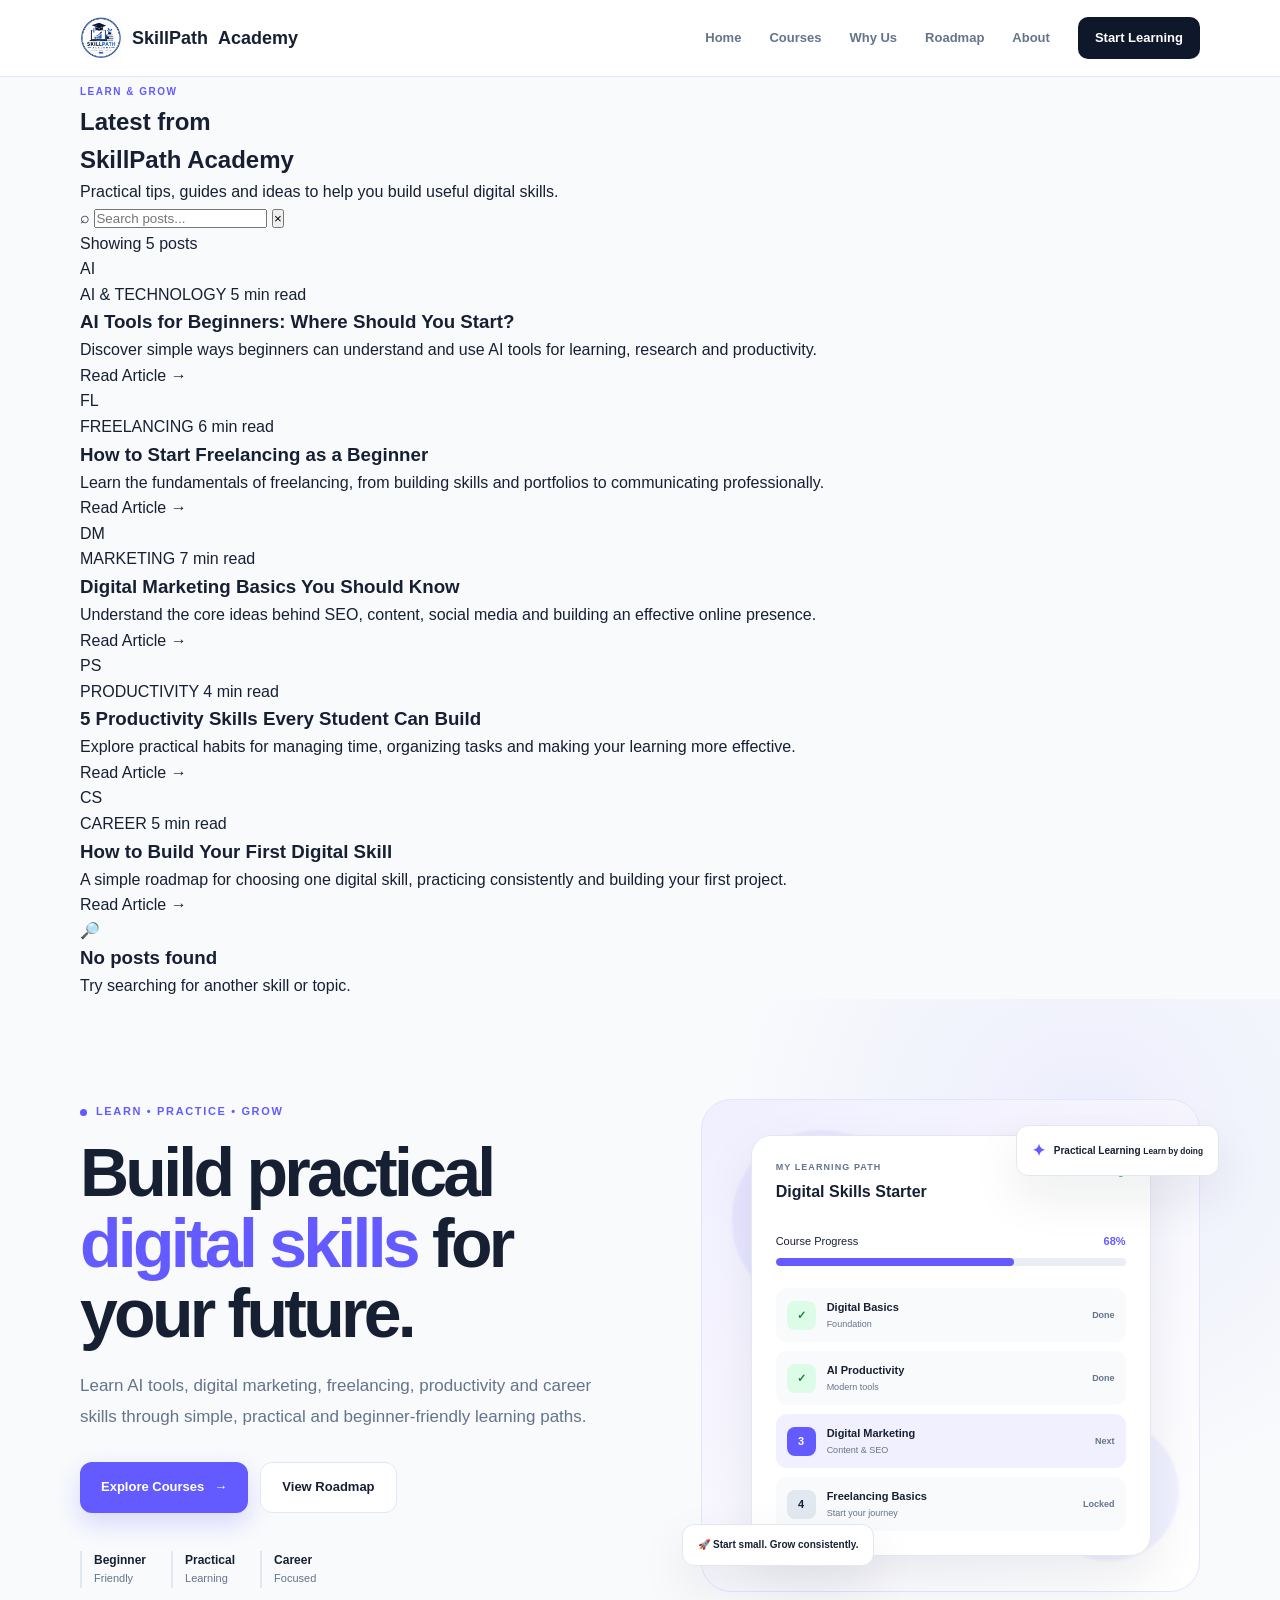
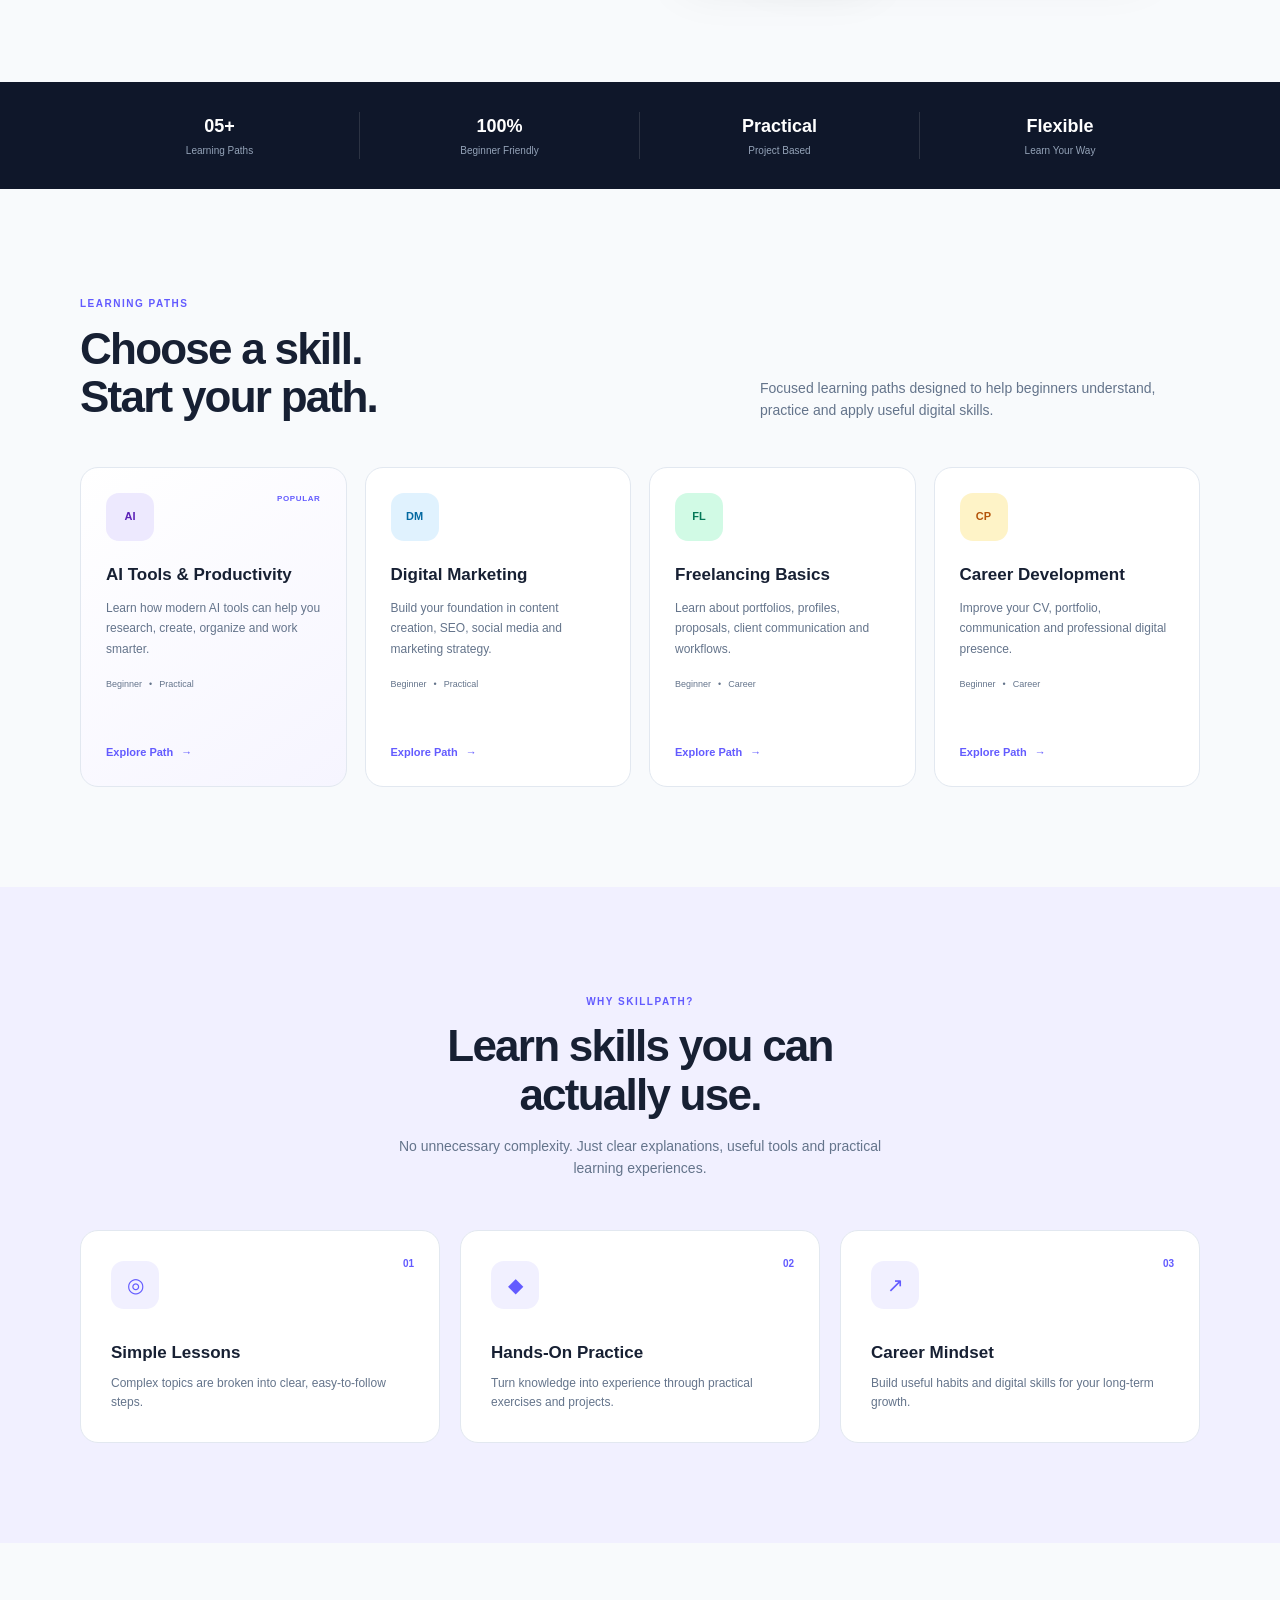
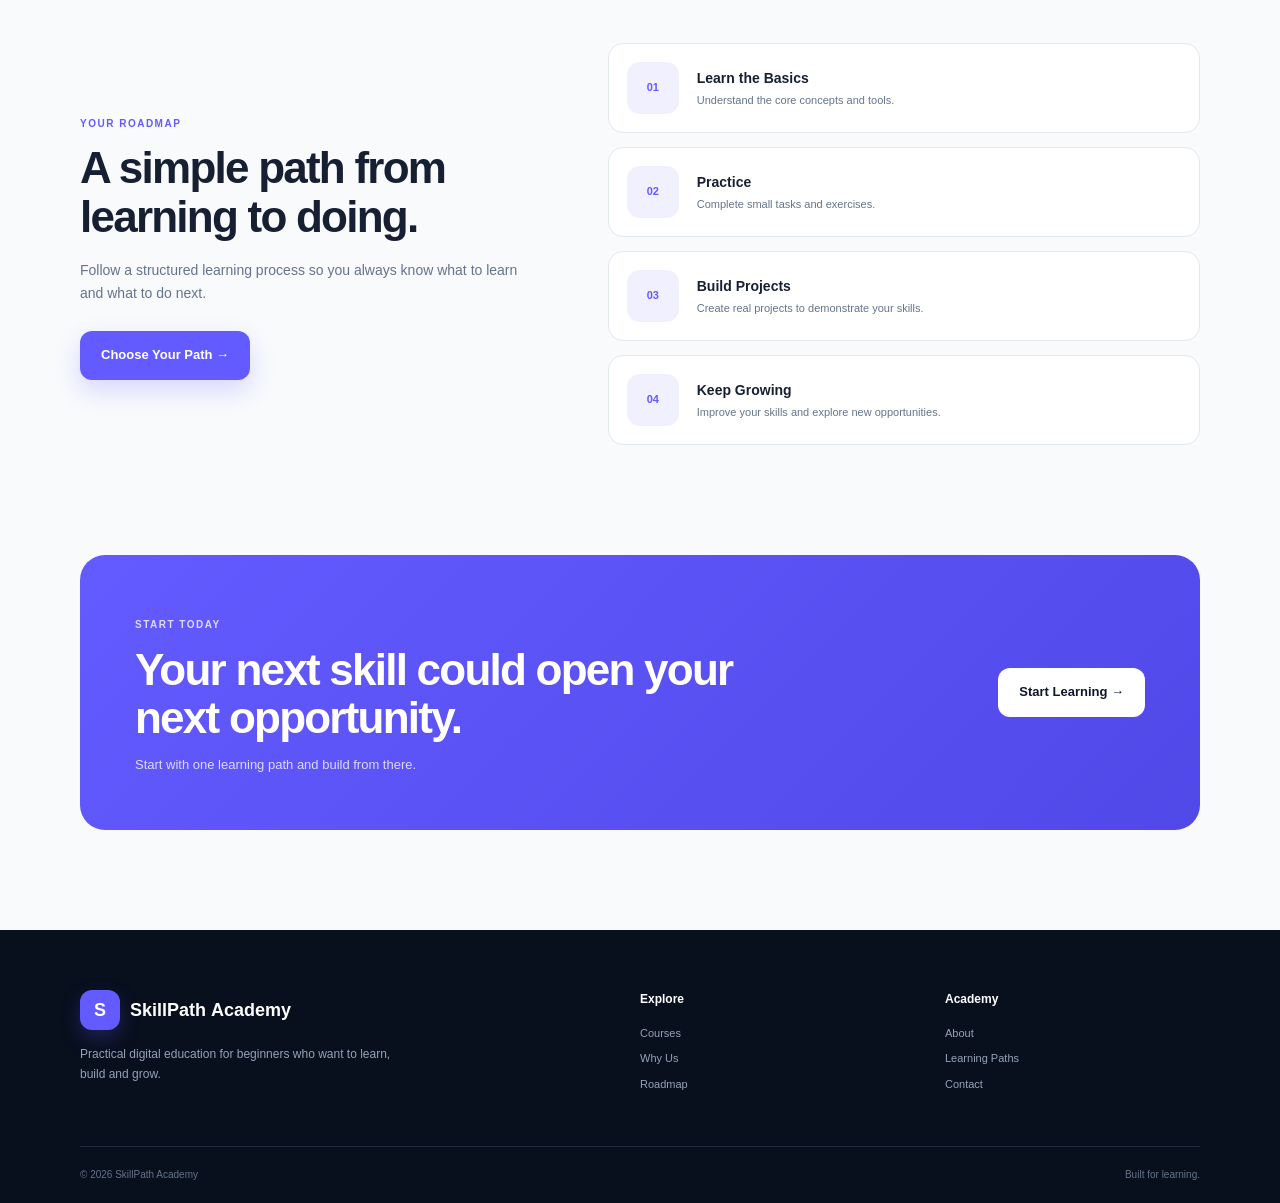
==== commit 645daf79: "Implement posts section with articles and search Added posts section with multiple articles and sear" ====
--- a/index.html
+++ b/index.html
@@ -66,7 +66,291 @@
 
     </div>
   </header>
-
+<!-- ================= POSTS SECTION ================= -->
+
+<section class="posts-section" id="posts">
+
+    <div class="container">
+
+        <div class="posts-heading">
+
+            <div>
+                <span class="section-label">LEARN & GROW</span>
+
+                <h2>
+                    Latest from<br>
+                    SkillPath Academy
+                </h2>
+
+                <p>
+                    Practical tips, guides and ideas to help
+                    you build useful digital skills.
+                </p>
+            </div>
+
+
+            <!-- SEARCH -->
+
+            <div class="search-box">
+
+                <span class="search-icon">⌕</span>
+
+                <input
+                    type="search"
+                    id="postSearch"
+                    placeholder="Search posts..."
+                    autocomplete="off"
+                >
+
+                <button
+                    id="clearSearch"
+                    class="clear-search"
+                    aria-label="Clear search"
+                >
+                    ×
+                </button>
+
+            </div>
+
+        </div>
+
+
+        <!-- SEARCH RESULT -->
+
+        <div class="search-result" id="searchResult">
+            Showing 5 posts
+        </div>
+
+
+        <!-- POSTS -->
+
+        <div class="posts-grid" id="postsGrid">
+
+
+            <!-- POST 01 -->
+
+            <article
+                class="post-card"
+                data-title="AI Tools for Beginners"
+                data-category="AI"
+                data-tags="ai artificial intelligence productivity tools technology"
+            >
+
+                <div class="post-image post-ai">
+                    <span>AI</span>
+                </div>
+
+                <div class="post-content">
+
+                    <div class="post-meta">
+                        <span class="post-category">AI & TECHNOLOGY</span>
+                        <span>5 min read</span>
+                    </div>
+
+                    <h3>
+                        AI Tools for Beginners:
+                        Where Should You Start?
+                    </h3>
+
+                    <p>
+                        Discover simple ways beginners can
+                        understand and use AI tools for learning,
+                        research and productivity.
+                    </p>
+
+                    <a href="#" class="read-more">
+                        Read Article <span>→</span>
+                    </a>
+
+                </div>
+
+            </article>
+
+
+            <!-- POST 02 -->
+
+            <article
+                class="post-card"
+                data-title="How to Start Freelancing"
+                data-category="Freelancing"
+                data-tags="freelancing freelance work client portfolio career"
+            >
+
+                <div class="post-image post-freelancing">
+                    <span>FL</span>
+                </div>
+
+                <div class="post-content">
+
+                    <div class="post-meta">
+                        <span class="post-category">FREELANCING</span>
+                        <span>6 min read</span>
+                    </div>
+
+                    <h3>
+                        How to Start Freelancing
+                        as a Beginner
+                    </h3>
+
+                    <p>
+                        Learn the fundamentals of freelancing,
+                        from building skills and portfolios to
+                        communicating professionally.
+                    </p>
+
+                    <a href="#" class="read-more">
+                        Read Article <span>→</span>
+                    </a>
+
+                </div>
+
+            </article>
+
+
+            <!-- POST 03 -->
+
+            <article
+                class="post-card"
+                data-title="Digital Marketing Basics"
+                data-category="Marketing"
+                data-tags="digital marketing seo social media content marketing"
+            >
+
+                <div class="post-image post-marketing">
+                    <span>DM</span>
+                </div>
+
+                <div class="post-content">
+
+                    <div class="post-meta">
+                        <span class="post-category">MARKETING</span>
+                        <span>7 min read</span>
+                    </div>
+
+                    <h3>
+                        Digital Marketing Basics
+                        You Should Know
+                    </h3>
+
+                    <p>
+                        Understand the core ideas behind SEO,
+                        content, social media and building an
+                        effective online presence.
+                    </p>
+
+                    <a href="#" class="read-more">
+                        Read Article <span>→</span>
+                    </a>
+
+                </div>
+
+            </article>
+
+
+            <!-- POST 04 -->
+
+            <article
+                class="post-card"
+                data-title="Productivity Skills for Students"
+                data-category="Productivity"
+                data-tags="productivity students study time management focus learning"
+            >
+
+                <div class="post-image post-productivity">
+                    <span>PS</span>
+                </div>
+
+                <div class="post-content">
+
+                    <div class="post-meta">
+                        <span class="post-category">PRODUCTIVITY</span>
+                        <span>4 min read</span>
+                    </div>
+
+                    <h3>
+                        5 Productivity Skills
+                        Every Student Can Build
+                    </h3>
+
+                    <p>
+                        Explore practical habits for managing
+                        time, organizing tasks and making your
+                        learning more effective.
+                    </p>
+
+                    <a href="#" class="read-more">
+                        Read Article <span>→</span>
+                    </a>
+
+                </div>
+
+            </article>
+
+
+            <!-- POST 05 -->
+
+            <article
+                class="post-card"
+                data-title="Build Your First Digital Skill"
+                data-category="Career"
+                data-tags="career digital skills learning beginner future jobs"
+            >
+
+                <div class="post-image post-career">
+                    <span>CS</span>
+                </div>
+
+                <div class="post-content">
+
+                    <div class="post-meta">
+                        <span class="post-category">CAREER</span>
+                        <span>5 min read</span>
+                    </div>
+
+                    <h3>
+                        How to Build Your
+                        First Digital Skill
+                    </h3>
+
+                    <p>
+                        A simple roadmap for choosing one
+                        digital skill, practicing consistently
+                        and building your first project.
+                    </p>
+
+                    <a href="#" class="read-more">
+                        Read Article <span>→</span>
+                    </a>
+
+                </div>
+
+            </article>
+
+
+            <!-- NO RESULTS -->
+
+            <div
+                class="no-results"
+                id="noResults"
+            >
+
+                <div class="no-results-icon">
+                    🔎
+                </div>
+
+                <h3>No posts found</h3>
+
+                <p>
+                    Try searching for another skill or topic.
+                </p>
+
+            </div>
+
+        </div>
+
+    </div>
+
+</section>
 
   <!-- ================= MAIN ================= -->
 
--- a/style.css
+++ b/style.css
@@ -1474,3 +1474,9 @@
   }
 
 }
+ .logo-mark img {
+    width: 42px;
+    height: 36;
+    object-fit: contain;
+    border-radius: 10px;
+}
